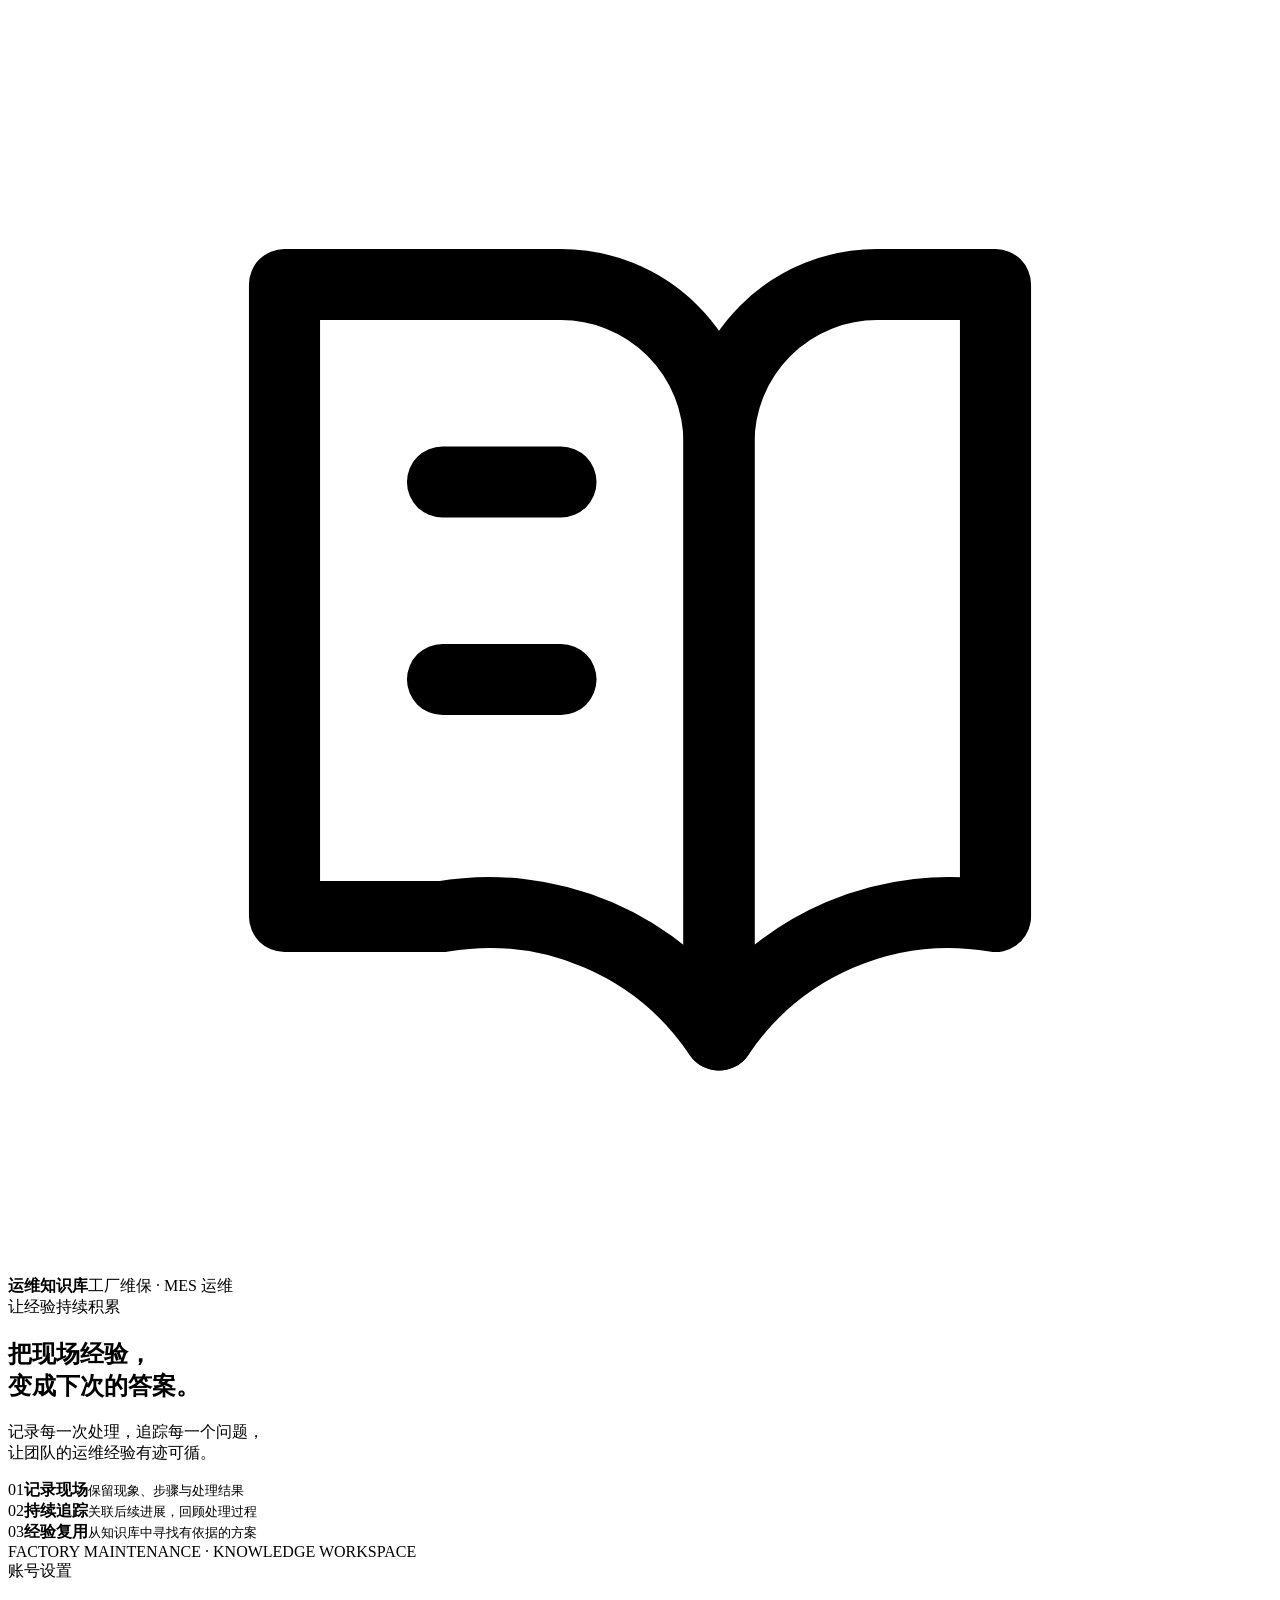
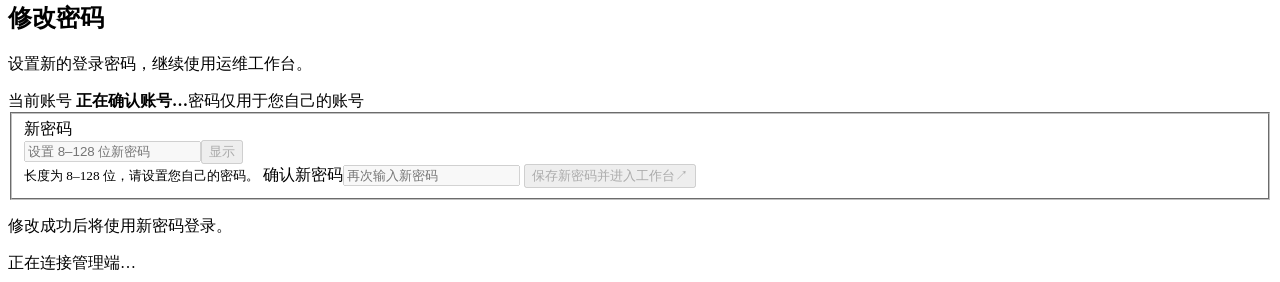
==== web/change-password.html @ c4c4befd "工厂运维 / MES 知识库助手：检索问答、记录管理、时间线与本地离线模型推理" ====
<!DOCTYPE html>
<html lang="zh-CN">
<head>
<meta charset="UTF-8" />
<meta name="viewport" content="width=device-width, initial-scale=1.0" />
<meta name="theme-color" content="#f4f7fa" />
<title>修改密码 · 运维知识库</title>
<link rel="stylesheet" href="/static/accounts.css" />
<script src="/static/accounts.js" defer></script>
</head>
<body data-account-page="change-password">
<main class="account-layout">
  <section class="account-story" aria-label="运维知识库">
    <div class="account-brand"><span class="account-brand-icon" aria-hidden="true"><svg viewBox="0 0 32 32" fill="none"><path d="M7 7h7a4 4 0 014 4v15a7 7 0 00-7-3H7V7Z" stroke="currentColor" stroke-width="1.8" stroke-linejoin="round"/><path d="M25 7h-3a4 4 0 00-4 4v15a7 7 0 017-3V7Z" stroke="currentColor" stroke-width="1.8" stroke-linejoin="round"/><path d="M11 12h3m-3 5h3" stroke="currentColor" stroke-width="1.8" stroke-linecap="round"/></svg></span><div><strong>运维知识库</strong><span>工厂维保 · MES 运维</span></div></div>
    <div class="story-content"><span class="story-eyebrow">让经验持续积累</span><h1>把现场经验，<br />变成下次的答案。</h1><p>记录每一次处理，追踪每一个问题，<br />让团队的运维经验有迹可循。</p>
      <div class="story-workflow"><div><span>01</span><strong>记录现场</strong><small>保留现象、步骤与处理结果</small></div><div><span>02</span><strong>持续追踪</strong><small>关联后续进展，回顾处理过程</small></div><div><span>03</span><strong>经验复用</strong><small>从知识库中寻找有依据的方案</small></div></div>
    </div>
    <span class="story-footer">FACTORY MAINTENANCE · KNOWLEDGE WORKSPACE</span>
  </section>
  <section class="account-form-region" aria-labelledby="account-title">
    <div class="account-form-wrap">
      <a class="account-back" id="password-back" href="/" hidden>← 返回运维工作台</a>
      <div class="account-heading"><span class="account-section-label" id="password-section-label">账号设置</span><h2 id="account-title">修改密码</h2><p id="password-description">设置新的登录密码，继续使用运维工作台。</p></div>
      <div class="register-context">当前账号 <strong id="password-user">正在确认账号…</strong><span id="password-context-note">密码仅用于您自己的账号</span></div>
      
      <form id="account-form" novalidate>
        <fieldset id="account-fields" disabled>
          <label class="account-field" id="current-password-row" hidden><span>当前密码</span><div class="password-shell"><input id="account-current-password" type="password" name="current_password" autocomplete="current-password" placeholder="输入当前密码" maxlength="128" disabled /><button data-password-target="account-current-password" type="button" aria-label="显示当前密码" aria-pressed="false">显示</button></div></label>
          <label class="account-field"><span>新密码</span><div class="password-shell"><input id="account-new-password" type="password" name="new_password" autocomplete="new-password" placeholder="设置 8–128 位新密码" minlength="8" maxlength="128" required /><button data-password-target="account-new-password" type="button" aria-label="显示新密码" aria-pressed="false">显示</button></div><small>长度为 8–128 位，请设置您自己的密码。</small></label>
          <label class="account-field"><span>确认新密码</span><input id="account-confirm" type="password" name="confirm_password" autocomplete="new-password" placeholder="再次输入新密码" minlength="8" maxlength="128" required /></label>
          <div id="account-error" class="account-error" role="alert" hidden></div>
          <div id="account-success" class="account-success" role="status" hidden></div>
          <button class="account-submit" id="account-submit" type="submit"><span id="password-submit-label">保存新密码并进入工作台</span><span aria-hidden="true">↗</span></button>
        </fieldset>
      </form>
      <p class="account-note" id="password-note">修改成功后将使用新密码登录。</p>
      <div class="account-status" id="account-status" role="status">正在连接管理端…</div>
    </div>
  </section>
</main>
</body>
</html>
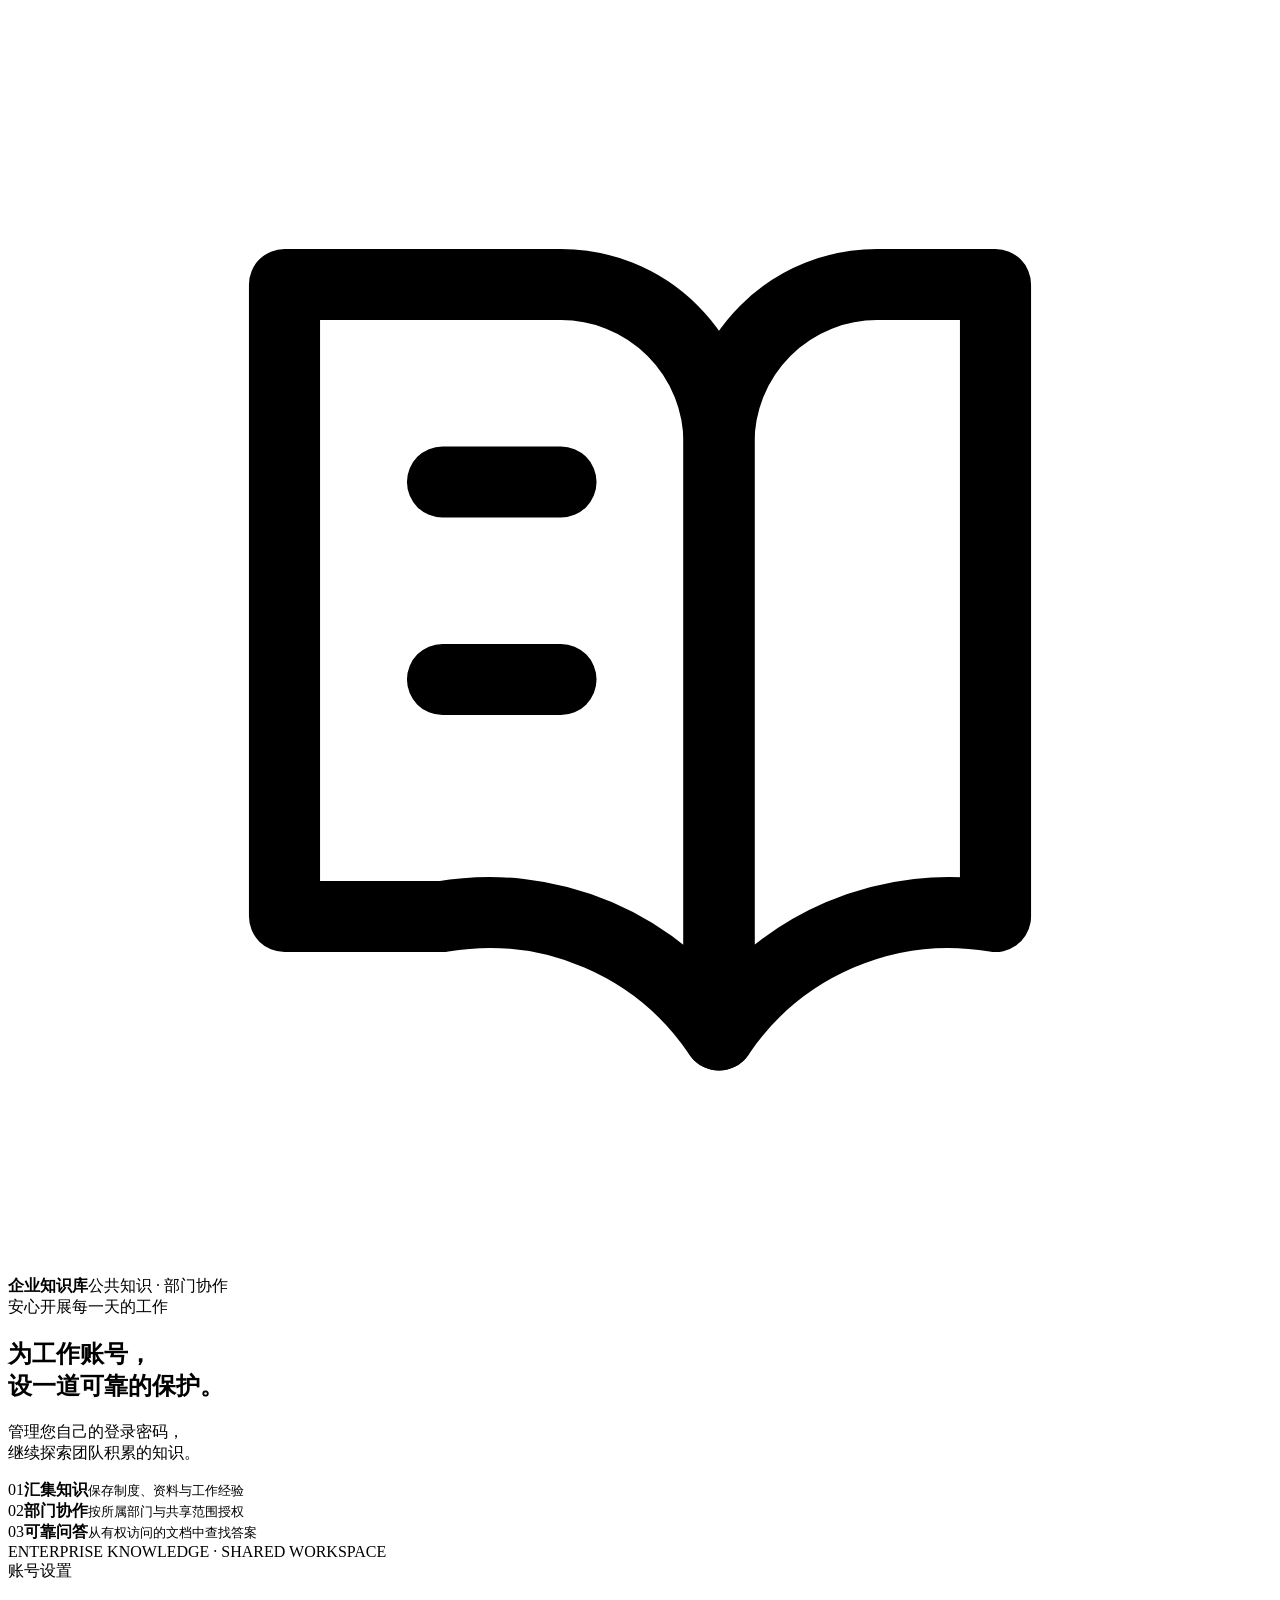
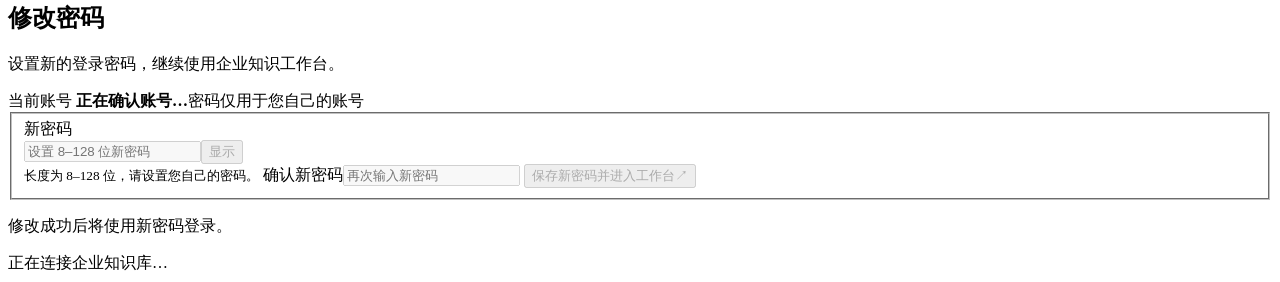
==== commit aa5f36be: "企业权限与部门共享：access 部门读写控制、会话历史持久化、记录附件前端模块、文档访问范围管理；失败会话清除角色可见性并回公共页签；导航测试适配企业权限（node --test 9 项）" ====
--- a/web/change-password.html
+++ b/web/change-password.html
@@ -3,24 +3,24 @@
 <head>
 <meta charset="UTF-8" />
 <meta name="viewport" content="width=device-width, initial-scale=1.0" />
-<meta name="theme-color" content="#f4f7fa" />
-<title>修改密码 · 运维知识库</title>
+<meta name="theme-color" content="#102f2e" />
+<title>修改密码 · 企业知识库</title>
 <link rel="stylesheet" href="/static/accounts.css" />
 <script src="/static/accounts.js" defer></script>
 </head>
 <body data-account-page="change-password">
 <main class="account-layout">
-  <section class="account-story" aria-label="运维知识库">
-    <div class="account-brand"><span class="account-brand-icon" aria-hidden="true"><svg viewBox="0 0 32 32" fill="none"><path d="M7 7h7a4 4 0 014 4v15a7 7 0 00-7-3H7V7Z" stroke="currentColor" stroke-width="1.8" stroke-linejoin="round"/><path d="M25 7h-3a4 4 0 00-4 4v15a7 7 0 017-3V7Z" stroke="currentColor" stroke-width="1.8" stroke-linejoin="round"/><path d="M11 12h3m-3 5h3" stroke="currentColor" stroke-width="1.8" stroke-linecap="round"/></svg></span><div><strong>运维知识库</strong><span>工厂维保 · MES 运维</span></div></div>
-    <div class="story-content"><span class="story-eyebrow">让经验持续积累</span><h1>把现场经验，<br />变成下次的答案。</h1><p>记录每一次处理，追踪每一个问题，<br />让团队的运维经验有迹可循。</p>
-      <div class="story-workflow"><div><span>01</span><strong>记录现场</strong><small>保留现象、步骤与处理结果</small></div><div><span>02</span><strong>持续追踪</strong><small>关联后续进展，回顾处理过程</small></div><div><span>03</span><strong>经验复用</strong><small>从知识库中寻找有依据的方案</small></div></div>
+  <section class="account-story" aria-label="企业知识库">
+    <div class="account-brand"><span class="account-brand-icon" aria-hidden="true"><svg viewBox="0 0 32 32" fill="none"><path d="M7 7h7a4 4 0 014 4v15a7 7 0 00-7-3H7V7Z" stroke="currentColor" stroke-width="1.8" stroke-linejoin="round"/><path d="M25 7h-3a4 4 0 00-4 4v15a7 7 0 017-3V7Z" stroke="currentColor" stroke-width="1.8" stroke-linejoin="round"/><path d="M11 12h3m-3 5h3" stroke="currentColor" stroke-width="1.8" stroke-linecap="round"/></svg></span><div><strong>企业知识库</strong><span>公共知识 · 部门协作</span></div></div>
+    <div class="story-content"><span class="story-eyebrow">安心开展每一天的工作</span><h1>为工作账号，<br />设一道可靠的保护。</h1><p>管理您自己的登录密码，<br />继续探索团队积累的知识。</p>
+      <div class="story-workflow"><div><span>01</span><strong>汇集知识</strong><small>保存制度、资料与工作经验</small></div><div><span>02</span><strong>部门协作</strong><small>按所属部门与共享范围授权</small></div><div><span>03</span><strong>可靠问答</strong><small>从有权访问的文档中查找答案</small></div></div>
     </div>
-    <span class="story-footer">FACTORY MAINTENANCE · KNOWLEDGE WORKSPACE</span>
+    <span class="story-footer">ENTERPRISE KNOWLEDGE · SHARED WORKSPACE</span>
   </section>
   <section class="account-form-region" aria-labelledby="account-title">
     <div class="account-form-wrap">
-      <a class="account-back" id="password-back" href="/" hidden>← 返回运维工作台</a>
-      <div class="account-heading"><span class="account-section-label" id="password-section-label">账号设置</span><h2 id="account-title">修改密码</h2><p id="password-description">设置新的登录密码，继续使用运维工作台。</p></div>
+      <a class="account-back" id="password-back" href="/" hidden>← 返回企业知识工作台</a>
+      <div class="account-heading"><span class="account-section-label" id="password-section-label">账号设置</span><h2 id="account-title">修改密码</h2><p id="password-description">设置新的登录密码，继续使用企业知识工作台。</p></div>
       <div class="register-context">当前账号 <strong id="password-user">正在确认账号…</strong><span id="password-context-note">密码仅用于您自己的账号</span></div>
       
       <form id="account-form" novalidate>
@@ -34,7 +34,7 @@
         </fieldset>
       </form>
       <p class="account-note" id="password-note">修改成功后将使用新密码登录。</p>
-      <div class="account-status" id="account-status" role="status">正在连接管理端…</div>
+      <div class="account-status" id="account-status" role="status">正在连接企业知识库…</div>
     </div>
   </section>
 </main>
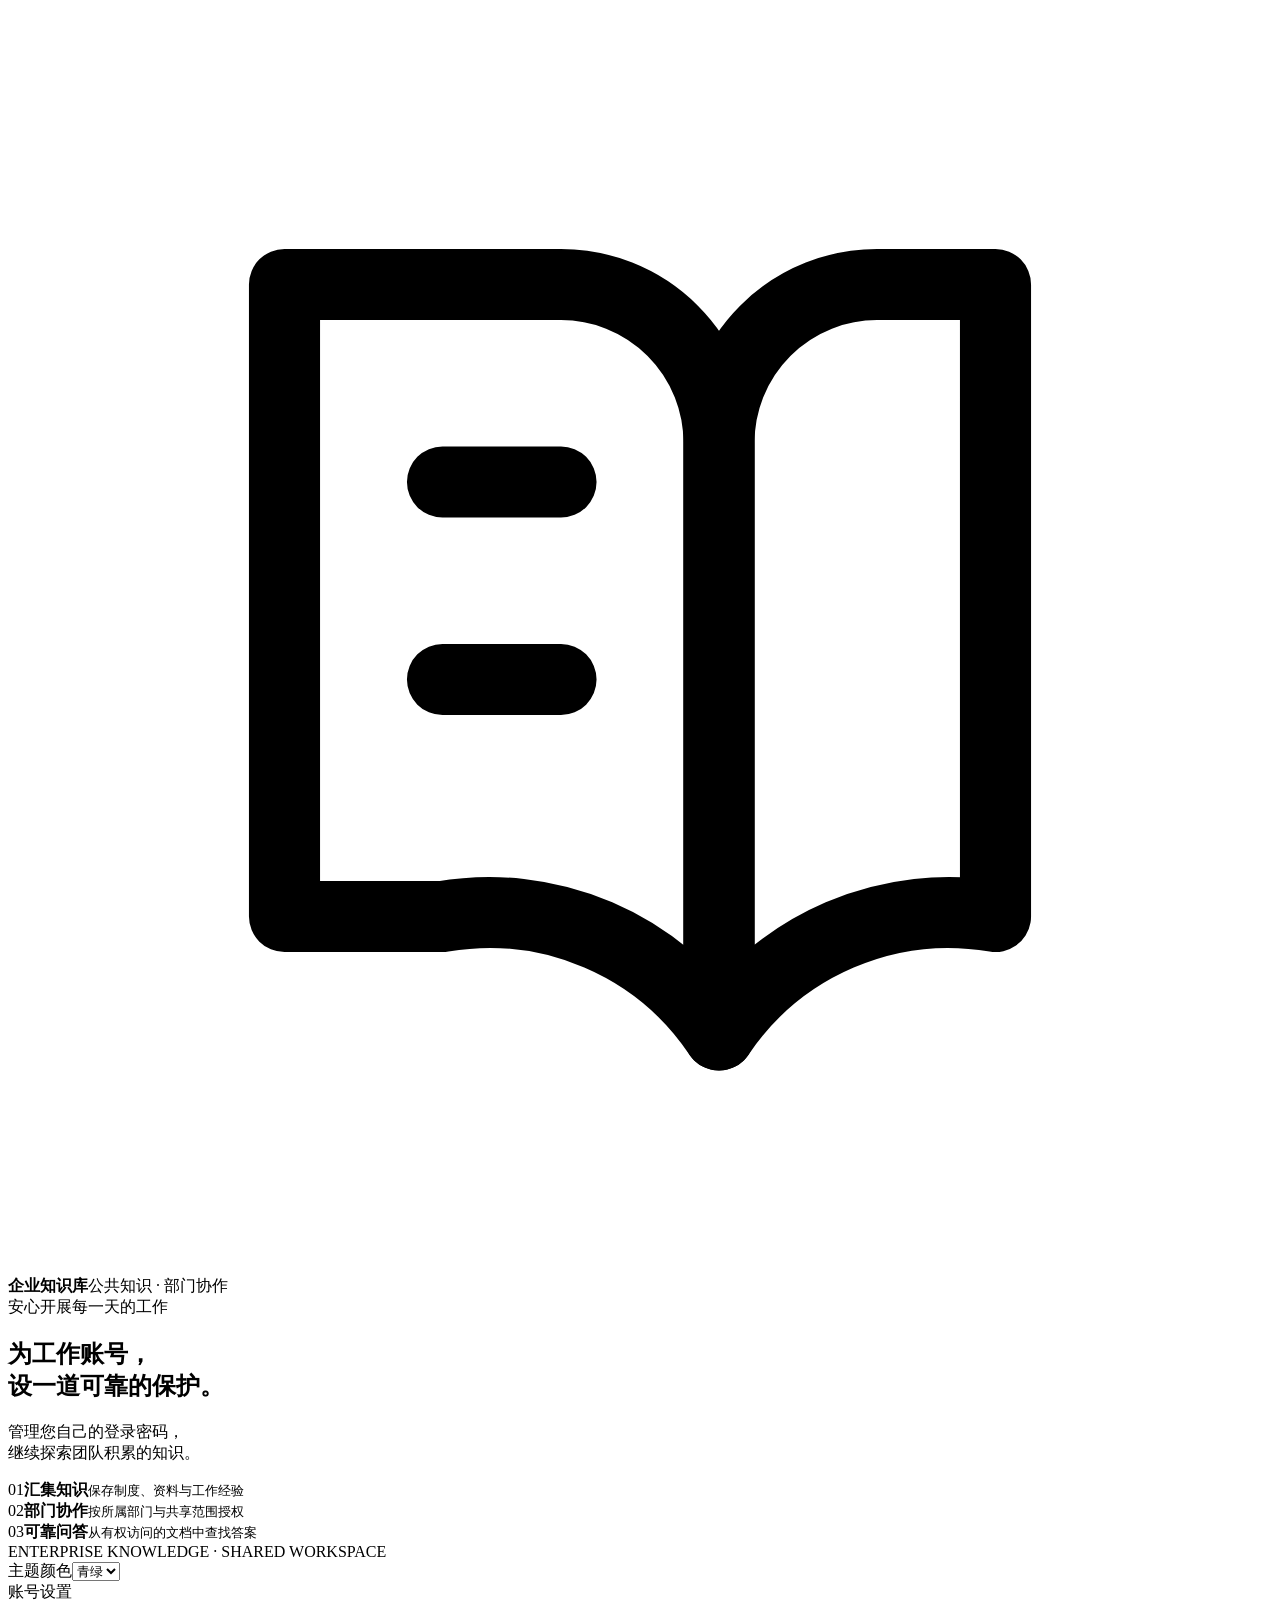
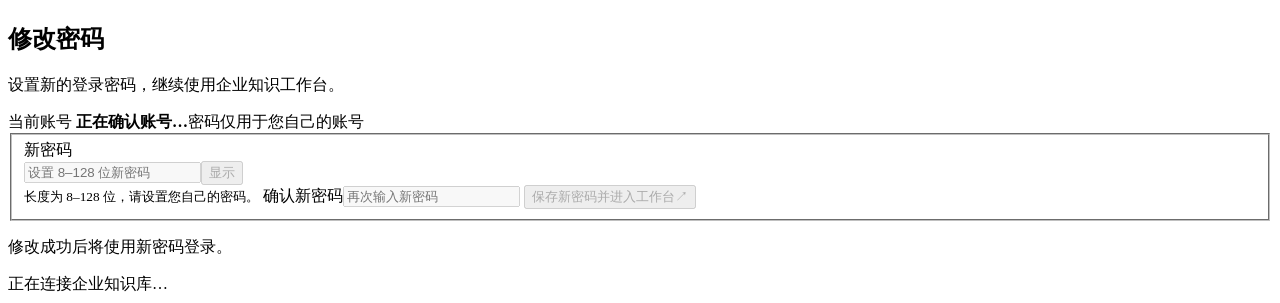
==== commit 6b21fb52: "部门管理：部门增删改与成员角色、部门维度筛选与检索范围、记录附件增强、界面主题切换；公共端口分离测试；相关测试扩展（pytest 443 项 / node 49 项）" ====
--- a/web/change-password.html
+++ b/web/change-password.html
@@ -4,8 +4,10 @@
 <meta charset="UTF-8" />
 <meta name="viewport" content="width=device-width, initial-scale=1.0" />
 <meta name="theme-color" content="#102f2e" />
+<script src="/static/theme.js"></script>
 <title>修改密码 · 企业知识库</title>
 <link rel="stylesheet" href="/static/accounts.css" />
+<link rel="stylesheet" href="/static/theme.css" />
 <script src="/static/accounts.js" defer></script>
 </head>
 <body data-account-page="change-password">
@@ -19,6 +21,7 @@
   </section>
   <section class="account-form-region" aria-labelledby="account-title">
     <div class="account-form-wrap">
+      <div class="account-theme-row"><label class="theme-switcher"><span>主题颜色</span><select data-theme-select aria-label="主题颜色"><option value="teal">青绿</option><option value="blue">蓝色</option><option value="violet">紫色</option><option value="amber">琥珀</option></select><span class="theme-status" data-theme-status aria-live="polite"></span></label></div>
       <a class="account-back" id="password-back" href="/" hidden>← 返回企业知识工作台</a>
       <div class="account-heading"><span class="account-section-label" id="password-section-label">账号设置</span><h2 id="account-title">修改密码</h2><p id="password-description">设置新的登录密码，继续使用企业知识工作台。</p></div>
       <div class="register-context">当前账号 <strong id="password-user">正在确认账号…</strong><span id="password-context-note">密码仅用于您自己的账号</span></div>
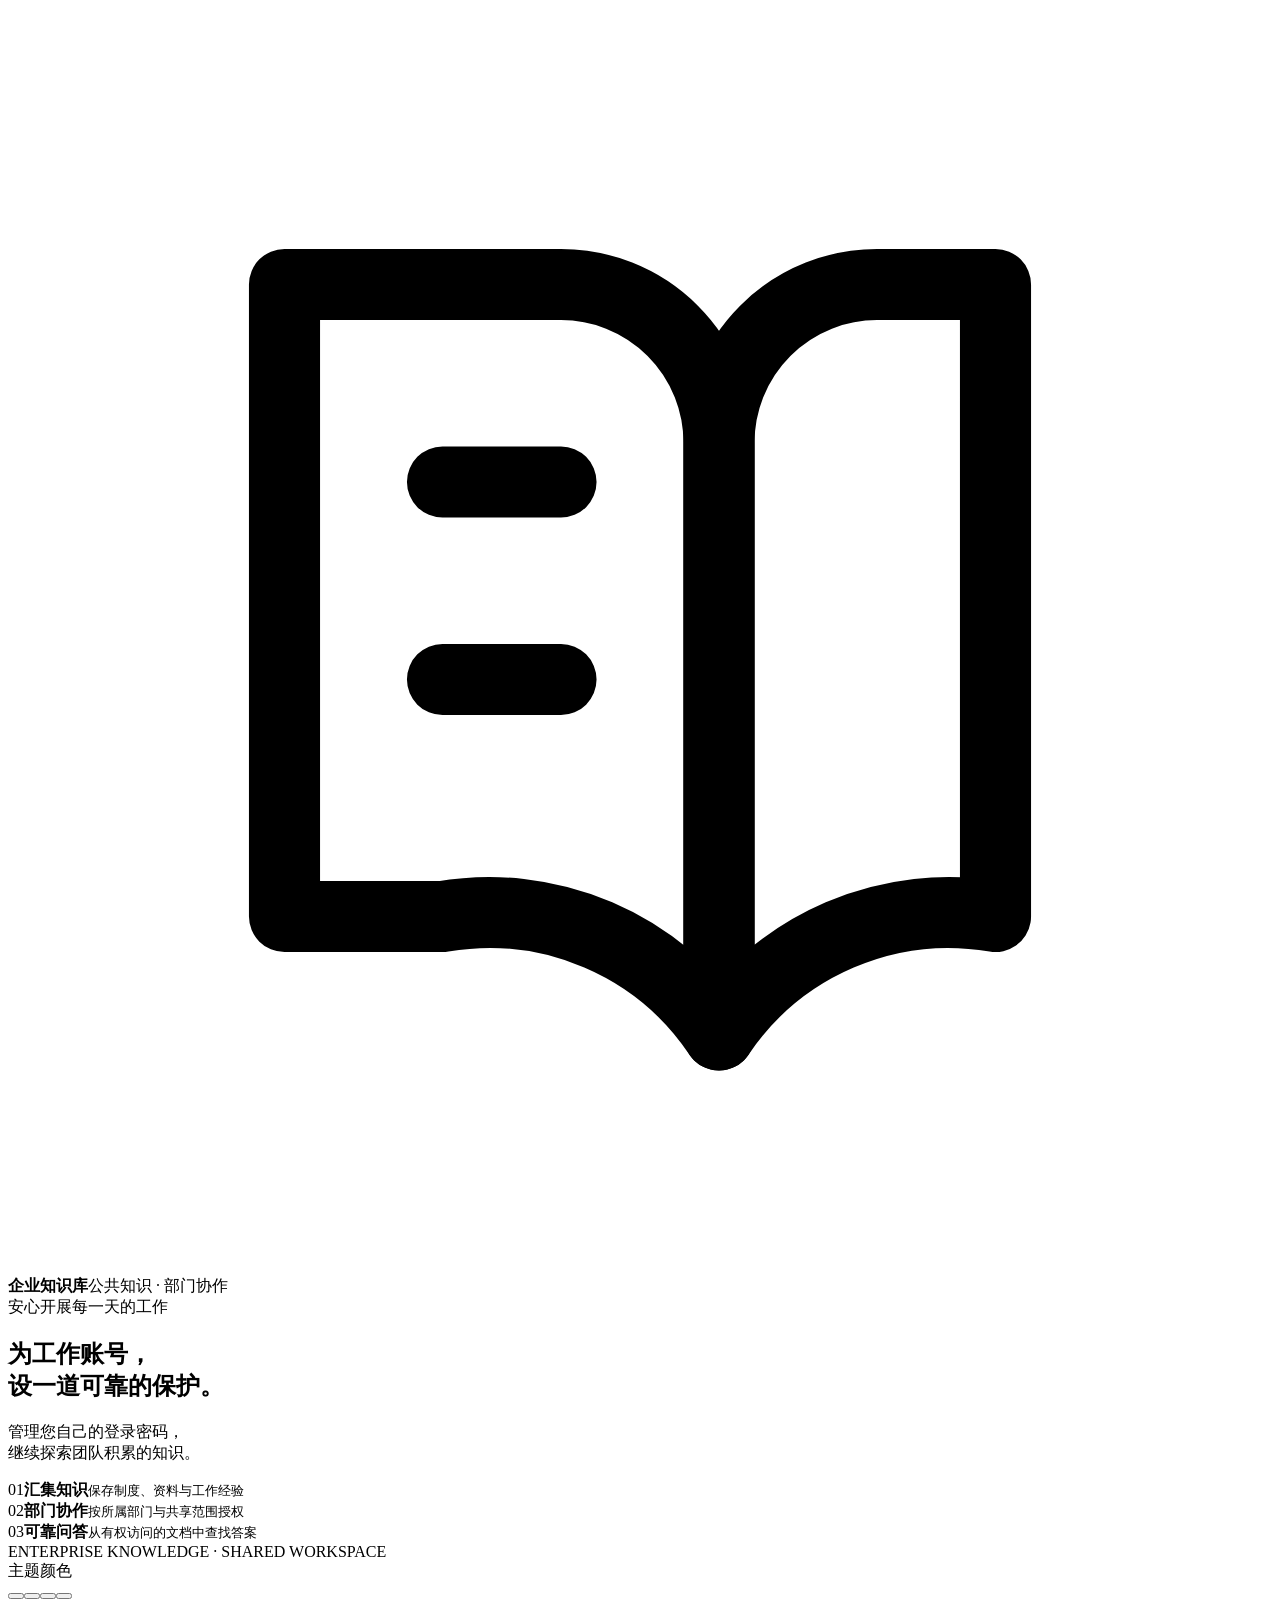
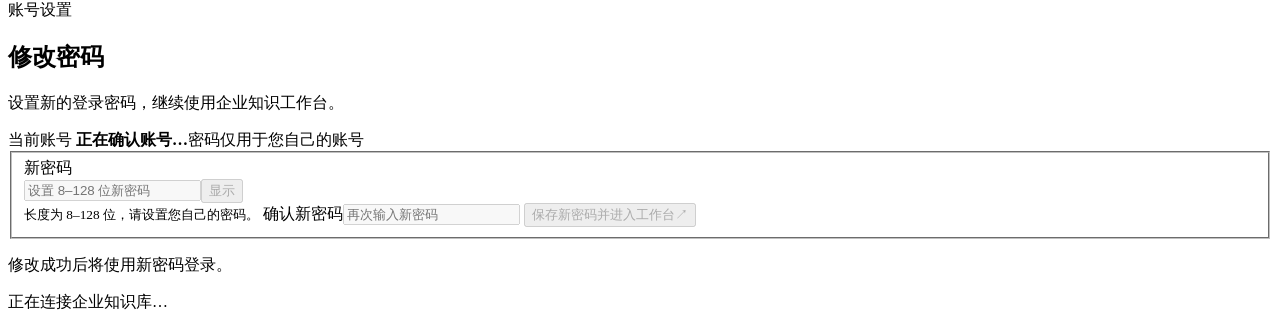
==== commit 6c5ab12b: "个人周报：本人周报生成与查看、接口与页面联动；登录/注册/改密页面与主题样式调整；相关测试扩展（pytest 467 项 / node 64 项）" ====
--- a/web/change-password.html
+++ b/web/change-password.html
@@ -3,7 +3,7 @@
 <head>
 <meta charset="UTF-8" />
 <meta name="viewport" content="width=device-width, initial-scale=1.0" />
-<meta name="theme-color" content="#102f2e" />
+<meta name="theme-color" content="#35655f" />
 <script src="/static/theme.js"></script>
 <title>修改密码 · 企业知识库</title>
 <link rel="stylesheet" href="/static/accounts.css" />
@@ -21,7 +21,7 @@
   </section>
   <section class="account-form-region" aria-labelledby="account-title">
     <div class="account-form-wrap">
-      <div class="account-theme-row"><label class="theme-switcher"><span>主题颜色</span><select data-theme-select aria-label="主题颜色"><option value="teal">青绿</option><option value="blue">蓝色</option><option value="violet">紫色</option><option value="amber">琥珀</option></select><span class="theme-status" data-theme-status aria-live="polite"></span></label></div>
+      <div class="account-theme-row"><div class="theme-switcher" role="group" aria-label="主题颜色"><span class="theme-label">主题颜色</span><div class="theme-options"><button type="button" class="theme-option" data-theme-option="teal" aria-label="切换为青绿主题" title="青绿主题" aria-pressed="true"><span class="theme-swatch-check" aria-hidden="true"></span></button><button type="button" class="theme-option" data-theme-option="blue" aria-label="切换为蓝色主题" title="蓝色主题" aria-pressed="false"><span class="theme-swatch-check" aria-hidden="true"></span></button><button type="button" class="theme-option" data-theme-option="violet" aria-label="切换为紫色主题" title="紫色主题" aria-pressed="false"><span class="theme-swatch-check" aria-hidden="true"></span></button><button type="button" class="theme-option" data-theme-option="amber" aria-label="切换为琥珀主题" title="琥珀主题" aria-pressed="false"><span class="theme-swatch-check" aria-hidden="true"></span></button></div><span class="theme-status" data-theme-status aria-live="polite"></span></div></div>
       <a class="account-back" id="password-back" href="/" hidden>← 返回企业知识工作台</a>
       <div class="account-heading"><span class="account-section-label" id="password-section-label">账号设置</span><h2 id="account-title">修改密码</h2><p id="password-description">设置新的登录密码，继续使用企业知识工作台。</p></div>
       <div class="register-context">当前账号 <strong id="password-user">正在确认账号…</strong><span id="password-context-note">密码仅用于您自己的账号</span></div>
